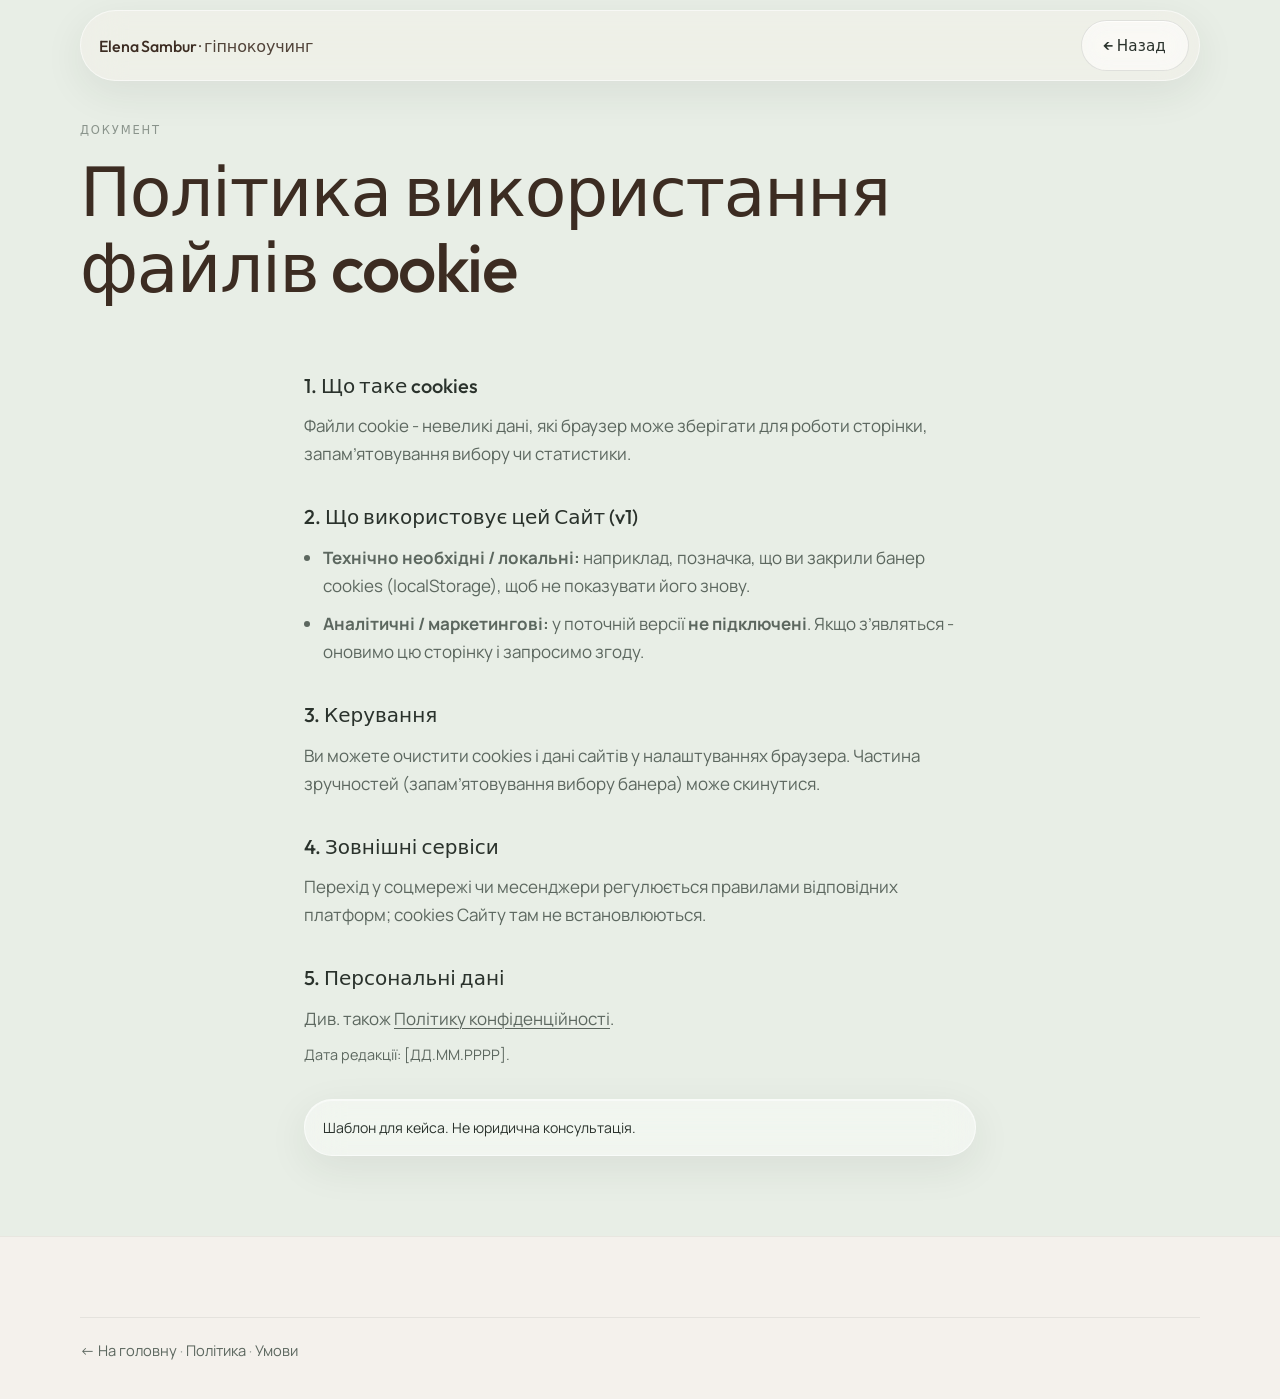
==== cookies.html @ 3b455945 "first" ====
<!DOCTYPE html>
<html lang="uk">
  <head>
    <meta charset="utf-8" />
    <meta name="viewport" content="width=device-width, initial-scale=1, viewport-fit=cover" />
    <title>Політика cookies | Елена Самбур</title>
    <link rel="preconnect" href="https://fonts.googleapis.com" />
    <link rel="preconnect" href="https://fonts.gstatic.com" crossorigin />
    <link href="https://fonts.googleapis.com/css2?family=Manrope:wght@400;500;600&family=Outfit:wght@400;500;600&display=swap" rel="stylesheet" />
    <link rel="stylesheet" href="css/styles.css" />
  </head>
  <body>
    <div class="nav-shell">
      <nav class="nav-island" aria-label="Навігація">
        <a class="logo" href="index.html">Elena Sambur <span>· гіпнокоучинг</span></a>
        <a class="btn btn--ghost" href="index.html">← Назад</a>
      </nav>
    </div>

    <header class="legal-hero wrap">
      <p class="eyebrow">Документ</p>
      <h1 class="display">Політика використання файлів cookie</h1>
    </header>

    <article class="legal-body wrap">
      <h2>1. Що таке cookies</h2>
      <p>
        Файли cookie - невеликі дані, які браузер може зберігати для роботи сторінки, запам’ятовування
        вибору чи статистики.
      </p>

      <h2>2. Що використовує цей Сайт (v1)</h2>
      <ul>
        <li>
          <strong>Технічно необхідні / локальні:</strong> наприклад, позначка, що ви закрили банер
          cookies (localStorage), щоб не показувати його знову.
        </li>
        <li>
          <strong>Аналітичні / маркетингові:</strong> у поточній версії <strong>не підключені</strong>.
          Якщо з’являться - оновимо цю сторінку і запросимо згоду.
        </li>
      </ul>

      <h2>3. Керування</h2>
      <p>
        Ви можете очистити cookies і дані сайтів у налаштуваннях браузера. Частина зручностей
        (запам’ятовування вибору банера) може скинутися.
      </p>

      <h2>4. Зовнішні сервіси</h2>
      <p>
        Перехід у соцмережі чи месенджери регулюється правилами відповідних платформ; cookies Сайту
        там не встановлюються.
      </p>

      <h2>5. Персональні дані</h2>
      <p>Див. також <a href="privacy.html">Політику конфіденційності</a>.</p>

      <p class="faint">Дата редакції: [ДД.ММ.РРРР].</p>

      <div class="legal-note glass">Шаблон для кейса. Не юридична консультація.</div>
    </article>

    <footer class="footer">
      <div class="wrap footer__legal">
        <p><a href="index.html">← На головну</a> · <a href="privacy.html">Політика</a> · <a href="terms.html">Умови</a></p>
      </div>
    </footer>
  </body>
</html>
---- css/styles.css ----
/* Mist Grove — Елена Самбур · гіпнокоучинг */
:root {
  --bg: #e8eee6;
  --bg-elevated: #f4f1ec;
  --bg-deep: #d5ded4;
  --ink: #2a322c;
  --ink-muted: #5c675f;
  --ink-faint: #8a948c;
  /* Darkest wood brown from yoga boards (logo + section titles) */
  --heading: #3c2c22;
  --heading-hover: #5a4538;
  --accent: #8fae9a;
  --accent-deep: #6b8f7a;
  --accent-warm: #c4a484;
  --glass: rgba(255, 255, 255, 0.42);
  --glass-strong: rgba(255, 255, 255, 0.62);
  --glass-border: rgba(255, 255, 255, 0.55);
  --glass-shadow: 0 12px 40px rgba(42, 50, 44, 0.08);
  /* Buttons — mid wood-board brown */
  --btn: #5c3223;
  --btn-rgb: 92, 50, 35;
  --cta-text: #f7f3ef;
  --radius-card: 28px;
  --radius-sm: 16px;
  --radius-pill: 999px;
  --font-display: "Outfit", system-ui, sans-serif;
  --font-body: "Manrope", system-ui, sans-serif;
  --ease: cubic-bezier(0.16, 1, 0.3, 1);
  --nav-h: 64px;
  --max: 1120px;
}

*,
*::before,
*::after {
  box-sizing: border-box;
  margin: 0;
  padding: 0;
}

html {
  scroll-behavior: smooth;
  -webkit-text-size-adjust: 100%;
  text-size-adjust: 100%;
}

@media (prefers-reduced-motion: reduce) {
  html {
    scroll-behavior: auto;
  }
  .reveal {
    opacity: 1 !important;
    transform: none !important;
    filter: none !important;
    transition: none !important;
  }
}

body {
  font-family: var(--font-body);
  font-size: 16px;
  line-height: 1.65;
  color: var(--ink);
  background: var(--bg);
  -webkit-font-smoothing: antialiased;
  text-rendering: optimizeLegibility;
  overflow-x: clip;
  min-width: 0;
}

@media (min-width: 768px) {
  body {
    font-size: 17px;
  }
}

img {
  max-width: 100%;
  display: block;
  height: auto;
}

/* Prevent flex/grid children from forcing horizontal overflow */
img,
svg,
video,
canvas,
iframe {
  max-width: 100%;
}

a {
  color: inherit;
  text-decoration-thickness: 1px;
  text-underline-offset: 0.18em;
}

a:hover {
  color: var(--accent-deep);
}

button,
input,
textarea {
  font: inherit;
}

/* —— Typography —— */
.display {
  font-family: var(--font-display);
  font-weight: 500;
  letter-spacing: -0.02em;
  line-height: 1.12;
}

/* Section titles (h1/h2) — dark wood brown like logo */
h1.display,
h2.display,
.section-head .display,
main h2.display {
  color: var(--heading);
}

h1.display {
  font-size: clamp(2.35rem, 5.5vw, 4.25rem);
}

h2.display {
  font-size: clamp(1.75rem, 3.2vw, 2.65rem);
  letter-spacing: -0.015em;
}

.lede {
  color: var(--ink-muted);
  max-width: 38rem;
  font-size: 1.05rem;
}

.eyebrow {
  font-family: var(--font-display);
  font-size: 0.72rem;
  font-weight: 500;
  letter-spacing: 0.16em;
  text-transform: uppercase;
  color: var(--ink-faint);
  margin-bottom: 0.85rem;
}

.muted {
  color: var(--ink-muted);
}

.faint {
  color: var(--ink-faint);
  font-size: 0.9rem;
}

/* —— Layout —— */
.wrap {
  width: min(100% - 1.5rem, var(--max));
  margin-inline: auto;
}

@media (min-width: 480px) {
  .wrap {
    width: min(100% - 2rem, var(--max));
  }
}

@media (min-width: 768px) {
  .wrap {
    width: min(100% - 2.5rem, var(--max));
  }
}

.section {
  padding: clamp(4rem, 10vw, 7.5rem) 0;
}

.section--tight {
  padding: clamp(3rem, 7vw, 5rem) 0;
}

.section--elevated {
  background: var(--bg-elevated);
}

.section--deep {
  background: var(--bg-deep);
}

.section-head {
  margin-bottom: clamp(2rem, 5vw, 3.25rem);
  max-width: 36rem;
}

.section-head .lede {
  margin-top: 0.85rem;
}

/* —— Glass —— */
.glass {
  background: var(--glass);
  backdrop-filter: blur(18px) saturate(140%);
  -webkit-backdrop-filter: blur(18px) saturate(140%);
  border: 1px solid var(--glass-border);
  border-radius: var(--radius-card);
  box-shadow:
    inset 0 1px 0 rgba(255, 255, 255, 0.5),
    var(--glass-shadow);
}

.glass--strong {
  background: var(--glass-strong);
}

@media (prefers-reduced-transparency: reduce) {
  .glass,
  .glass--strong,
  .nav-island {
    background: rgba(244, 241, 236, 0.96);
    backdrop-filter: none;
    -webkit-backdrop-filter: none;
  }
}

/* —— Buttons (glass, brand #5C3223 only on CTAs) —— */
.btn {
  display: inline-flex;
  align-items: center;
  justify-content: center;
  gap: 0.55rem;
  min-height: 3rem;
  padding: 0.75rem 1.35rem;
  border-radius: var(--radius-pill);
  border: 1px solid transparent;
  font-family: var(--font-display);
  font-weight: 500;
  font-size: 0.95rem;
  letter-spacing: 0.01em;
  cursor: pointer;
  transition:
    transform 0.35s var(--ease),
    background 0.35s var(--ease),
    color 0.35s var(--ease),
    border-color 0.35s var(--ease),
    box-shadow 0.35s var(--ease),
    opacity 0.35s var(--ease);
  text-decoration: none;
  white-space: nowrap;
  max-width: 100%;
  touch-action: manipulation;
  -webkit-tap-highlight-color: transparent;
}

.btn:active {
  transform: scale(0.98);
}

.btn:hover {
  text-decoration: none;
}

/* Primary — brown glass #5C3223 */
.btn--primary {
  color: var(--cta-text);
  background:
    linear-gradient(145deg, rgba(255, 255, 255, 0.22) 0%, rgba(255, 255, 255, 0.04) 48%, rgba(0, 0, 0, 0.08) 100%),
    rgba(var(--btn-rgb), 0.62);
  backdrop-filter: blur(18px) saturate(150%);
  -webkit-backdrop-filter: blur(18px) saturate(150%);
  border: 1px solid rgba(255, 255, 255, 0.38);
  box-shadow:
    inset 0 1px 0 rgba(255, 255, 255, 0.42),
    inset 0 -1px 0 rgba(0, 0, 0, 0.12),
    0 10px 28px rgba(var(--btn-rgb), 0.22);
}

.btn--primary:hover,
.btn--primary:focus-visible {
  color: var(--cta-text);
  background:
    linear-gradient(145deg, rgba(255, 255, 255, 0.28) 0%, rgba(255, 255, 255, 0.06) 48%, rgba(0, 0, 0, 0.1) 100%),
    rgba(var(--btn-rgb), 0.74);
  border-color: rgba(255, 255, 255, 0.48);
  box-shadow:
    inset 0 1px 0 rgba(255, 255, 255, 0.5),
    inset 0 -1px 0 rgba(0, 0, 0, 0.14),
    0 14px 34px rgba(var(--btn-rgb), 0.28);
}

.btn--primary:disabled,
.btn--primary.is-disabled {
  opacity: 0.45;
  cursor: not-allowed;
  pointer-events: none;
}

/* Secondary — light, no brown; hover reacts (Запитати, Дізнатися) */
.btn--ghost {
  color: var(--ink);
  background: rgba(255, 255, 255, 0.55);
  backdrop-filter: blur(14px) saturate(140%);
  -webkit-backdrop-filter: blur(14px) saturate(140%);
  border: 1px solid rgba(42, 50, 44, 0.12);
  box-shadow: inset 0 1px 0 rgba(255, 255, 255, 0.75);
}

.btn--ghost:hover,
.btn--ghost:focus-visible {
  color: var(--accent-deep);
  background: rgba(255, 255, 255, 0.82);
  border-color: rgba(107, 143, 122, 0.45);
  box-shadow:
    inset 0 1px 0 rgba(255, 255, 255, 0.9),
    0 8px 22px rgba(107, 143, 122, 0.12);
}

/* Hero primary — brown glass */
.btn--on-dark {
  color: var(--cta-text);
  background:
    linear-gradient(145deg, rgba(255, 255, 255, 0.24) 0%, rgba(255, 255, 255, 0.05) 50%, rgba(0, 0, 0, 0.1) 100%),
    rgba(var(--btn-rgb), 0.58);
  backdrop-filter: blur(18px) saturate(150%);
  -webkit-backdrop-filter: blur(18px) saturate(150%);
  border: 1px solid rgba(255, 255, 255, 0.4);
  box-shadow:
    inset 0 1px 0 rgba(255, 255, 255, 0.45),
    0 12px 32px rgba(0, 0, 0, 0.22);
}

.btn--on-dark:hover,
.btn--on-dark:focus-visible {
  color: var(--cta-text);
  background:
    linear-gradient(145deg, rgba(255, 255, 255, 0.3) 0%, rgba(255, 255, 255, 0.08) 50%, rgba(0, 0, 0, 0.12) 100%),
    rgba(var(--btn-rgb), 0.72);
  border-color: rgba(255, 255, 255, 0.5);
}

.btn--on-dark .btn__icon {
  background: rgba(255, 255, 255, 0.14);
  color: var(--cta-text);
}

/* Secondary on photo — light, hover reacts */
.btn--ghost-light {
  color: #f7f5f1;
  background: rgba(255, 255, 255, 0.14);
  backdrop-filter: blur(12px);
  -webkit-backdrop-filter: blur(12px);
  border: 1px solid rgba(255, 255, 255, 0.42);
  box-shadow: inset 0 1px 0 rgba(255, 255, 255, 0.25);
}

.btn--ghost-light:hover,
.btn--ghost-light:focus-visible {
  color: #fff;
  background: rgba(255, 255, 255, 0.28);
  border-color: rgba(255, 255, 255, 0.65);
  box-shadow:
    inset 0 1px 0 rgba(255, 255, 255, 0.4),
    0 8px 24px rgba(0, 0, 0, 0.12);
}

.btn__icon {
  width: 1.75rem;
  height: 1.75rem;
  border-radius: 50%;
  display: grid;
  place-items: center;
  background: rgba(255, 255, 255, 0.14);
  font-size: 0.85rem;
  line-height: 1;
}

.btn--primary .btn__icon {
  background: rgba(255, 255, 255, 0.16);
  color: var(--cta-text);
}

.btn--ghost .btn__icon {
  background: rgba(42, 50, 44, 0.06);
  color: var(--ink);
  transition: background 0.35s var(--ease), color 0.35s var(--ease);
}

.btn--ghost:hover .btn__icon,
.btn--ghost:focus-visible .btn__icon {
  background: rgba(107, 143, 122, 0.18);
  color: var(--accent-deep);
}

.btn--ghost-light .btn__icon {
  background: rgba(255, 255, 255, 0.14);
  color: #f7f5f1;
}

@media (prefers-reduced-transparency: reduce) {
  .btn--primary,
  .btn--on-dark {
    background: var(--btn);
    color: var(--cta-text);
    backdrop-filter: none;
    -webkit-backdrop-filter: none;
  }
  .btn--ghost {
    background: #fff;
    color: var(--ink);
    backdrop-filter: none;
    -webkit-backdrop-filter: none;
  }
}

/* —— Nav —— */
.nav-shell {
  position: fixed;
  top: 0;
  left: 0;
  right: 0;
  z-index: 40;
  padding: max(0.65rem, env(safe-area-inset-top)) max(0.75rem, env(safe-area-inset-right)) 0
    max(0.75rem, env(safe-area-inset-left));
  pointer-events: none;
}

.nav-island {
  pointer-events: auto;
  width: min(100%, var(--max));
  margin-inline: auto;
  min-height: 52px;
  display: flex;
  align-items: center;
  justify-content: space-between;
  gap: 0.5rem;
  padding: 0.45rem 0.5rem 0.45rem 0.95rem;
  background: rgba(244, 241, 236, 0.55);
  backdrop-filter: blur(20px) saturate(150%);
  -webkit-backdrop-filter: blur(20px) saturate(150%);
  border: 1px solid rgba(255, 255, 255, 0.55);
  border-radius: var(--radius-pill);
  box-shadow: var(--glass-shadow);
}

@media (min-width: 768px) {
  .nav-island {
    min-height: var(--nav-h);
    gap: 1rem;
    padding: 0.55rem 0.65rem 0.55rem 1.15rem;
  }
}

.logo {
  font-family: var(--font-display);
  font-weight: 500;
  font-size: 0.92rem;
  letter-spacing: -0.01em;
  text-decoration: none;
  color: var(--heading);
  min-width: 0;
  overflow: hidden;
  text-overflow: ellipsis;
  white-space: nowrap;
  max-width: min(58vw, 14rem);
  transition: color 0.35s var(--ease);
}

.logo:hover,
.logo:focus-visible {
  color: var(--heading-hover);
}

.logo:hover span,
.logo:focus-visible span {
  color: var(--heading-hover);
}

@media (min-width: 400px) {
  .logo {
    font-size: 1rem;
    max-width: none;
  }
}

.logo span {
  color: var(--heading);
  font-weight: 400;
  opacity: 0.88;
  transition: color 0.35s var(--ease), opacity 0.35s var(--ease);
}

@media (max-width: 379px) {
  .logo span {
    display: none;
  }
}

.nav-links {
  display: none;
  list-style: none;
  gap: 1.35rem;
  align-items: center;
}

.nav-links a {
  text-decoration: none;
  font-size: 0.9rem;
  color: var(--ink-muted);
}

.nav-links a:hover {
  color: var(--ink);
}

.nav-cta {
  display: none;
}

.nav-toggle {
  width: 2.6rem;
  height: 2.6rem;
  border: 0;
  border-radius: 50%;
  background: rgba(42, 50, 44, 0.06);
  display: flex;
  flex-direction: column;
  align-items: center;
  justify-content: center;
  cursor: pointer;
  gap: 5px;
  flex-shrink: 0;
}

.nav-toggle span {
  display: block;
  width: 16px;
  height: 1.5px;
  background: var(--ink);
  transition: transform 0.35s var(--ease), opacity 0.25s;
}

.nav-toggle[aria-expanded="true"] span:nth-child(1) {
  transform: translateY(6.5px) rotate(45deg);
}
.nav-toggle[aria-expanded="true"] span:nth-child(2) {
  opacity: 0;
}
.nav-toggle[aria-expanded="true"] span:nth-child(3) {
  transform: translateY(-6.5px) rotate(-45deg);
}

.nav-drawer {
  display: none;
  position: fixed;
  inset: 0;
  z-index: 39;
  background: rgba(232, 238, 230, 0.96);
  backdrop-filter: blur(24px);
  -webkit-backdrop-filter: blur(24px);
  padding: max(5.5rem, calc(env(safe-area-inset-top) + 4.5rem)) max(1.25rem, env(safe-area-inset-right))
    max(2rem, env(safe-area-inset-bottom)) max(1.25rem, env(safe-area-inset-left));
  overflow-y: auto;
  overscroll-behavior: contain;
}

.nav-drawer.is-open {
  display: block;
}

.nav-drawer ul {
  list-style: none;
  display: grid;
  gap: 0.35rem;
  max-width: 28rem;
}

.nav-drawer a {
  font-family: var(--font-display);
  font-size: clamp(1.35rem, 5vw, 1.65rem);
  text-decoration: none;
  color: var(--ink);
  display: block;
  padding: 0.75rem 0.15rem;
  min-height: 2.75rem;
}

/* Tablet landscape / small laptop: compact nav links */
@media (min-width: 900px) {
  .nav-links,
  .nav-cta {
    display: flex;
  }
  .nav-toggle {
    display: none;
  }
  .nav-drawer {
    display: none !important;
  }
}

/* Narrow tablets in portrait still use hamburger until 900 */
@media (min-width: 768px) and (max-width: 899px) {
  .nav-island {
    padding-inline: 1rem 0.65rem;
  }
}

/* —— Photo stack layers (all full-bleed photo sections) ——
   0: photo (. * __media)
   1: color filter (. * __scrim)
   2: plaques / text (. * __content / __panel)
*/
.layer-photo {
  position: absolute;
  inset: 0;
  z-index: 0;
  overflow: hidden;
  pointer-events: none;
}

.layer-scrim {
  position: absolute;
  inset: 0;
  z-index: 1;
  pointer-events: none;
}

.layer-content {
  position: relative;
  z-index: 2;
}

/* —— Hero —— clean photo + type */
.hero {
  position: relative;
  isolation: isolate;
  min-height: 100dvh;
  min-height: 100svh;
  display: grid;
  align-items: center;
  color: #f7f5f1;
  overflow: hidden;
}

.hero__media {
  position: absolute;
  inset: 0;
  z-index: 0;
  overflow: hidden;
  pointer-events: none;
}

.hero__media picture,
.session__media picture,
.final__media picture,
.split__media picture,
.about-photo picture {
  display: block;
  width: 100%;
  height: 100%;
}

.hero__media picture,
.session__media picture,
.final__media picture {
  position: absolute;
  inset: 0;
}

.hero__media img,
.session__media img,
.final__media img {
  width: 100%;
  height: 100%;
  object-fit: cover;
  object-position: center;
}

/*
  Hero crop: desktop is wide+short → object-position:bottom hid the peaks.
  Use a mid-bottom anchor so BOTH sunlit mountains (goal) and stone (foundation) stay in frame.
*/
.hero__media img {
  object-position: center 42%;
}

@media (max-width: 767px) {
  /* Tall viewport: can show more bottom stone */
  .hero__media img {
    object-position: center 55%;
  }
}

@media (min-width: 1200px) {
  /* Wide desktop: prioritize peaks a bit more */
  .hero__media img {
    object-position: center 38%;
  }
}

.split__media img,
.about-photo img {
  width: 100%;
  height: 100%;
  object-fit: cover;
  object-position: center;
}

/* Stronger soft veil — photo quieter, text still readable */
.hero__scrim {
  position: absolute;
  inset: 0;
  z-index: 1;
  pointer-events: none;
  background:
    radial-gradient(
      ellipse 85% 75% at 50% 48%,
      rgba(20, 28, 22, 0.28) 0%,
      rgba(18, 24, 20, 0.48) 52%,
      rgba(12, 16, 14, 0.62) 100%
    ),
    linear-gradient(
      180deg,
      rgba(12, 16, 14, 0.45) 0%,
      rgba(12, 16, 14, 0.28) 40%,
      rgba(12, 16, 14, 0.55) 100%
    );
}

.hero__content {
  position: relative;
  z-index: 2;
  width: min(100% - 1.5rem, 40rem);
  margin: 0 auto;
  padding: calc(var(--nav-h) + 2rem) 0 max(2.5rem, env(safe-area-inset-bottom));
  text-align: center;
  display: flex;
  flex-direction: column;
  align-items: center;
}

@media (min-width: 768px) {
  .hero__content {
    width: min(100% - 2.5rem, 42rem);
    padding: calc(var(--nav-h) + 2rem) 0 4rem;
  }
}

.hero .eyebrow {
  color: rgba(247, 245, 241, 0.82);
  letter-spacing: 0.14em;
  font-size: 0.7rem;
  max-width: 100%;
  padding-inline: 0.25rem;
  text-shadow: 0 1px 12px rgba(0, 0, 0, 0.35);
}

@media (min-width: 480px) {
  .hero .eyebrow {
    letter-spacing: 0.18em;
    font-size: 0.75rem;
  }
}

/* Hero title stays light for contrast on photo; other sections use --heading */
.hero h1.display {
  color: #faf9f6;
  max-width: min(100%, 12ch);
  text-wrap: balance;
  font-size: clamp(2.4rem, 9vw, 4.75rem);
  line-height: 1.08;
  letter-spacing: -0.03em;
  text-shadow:
    0 2px 24px rgba(0, 0, 0, 0.35),
    0 1px 2px rgba(0, 0, 0, 0.25);
}

.hero .lede {
  color: rgba(250, 249, 246, 0.92);
  margin: 1rem auto 0;
  max-width: 26rem;
  font-size: clamp(1rem, 2.8vw, 1.15rem);
  padding-inline: 0.15rem;
  text-shadow: 0 1px 14px rgba(0, 0, 0, 0.3);
  line-height: 1.5;
}

.hero__actions {
  display: flex;
  flex-wrap: wrap;
  gap: 0.75rem;
  margin-top: 1.75rem;
  justify-content: center;
  width: 100%;
}

.hero__actions .btn {
  min-width: min(100%, 12rem);
}

.hero__actions .btn--on-dark {
  box-shadow: 0 10px 30px rgba(0, 0, 0, 0.22);
}

.hero__actions .btn--ghost-light {
  backdrop-filter: blur(10px);
  -webkit-backdrop-filter: blur(10px);
  background: rgba(255, 255, 255, 0.12);
  border-color: rgba(255, 255, 255, 0.5);
}

@media (max-width: 479px) {
  .hero__actions {
    flex-direction: column;
    align-items: stretch;
  }

  .hero__actions .btn {
    width: 100%;
    min-width: 0;
    white-space: normal;
  }
}

.consent {
  display: flex;
  gap: 0.65rem;
  align-items: flex-start;
  font-size: 0.82rem;
  line-height: 1.45;
  color: var(--ink-muted);
}

.consent input {
  margin-top: 0.2rem;
  accent-color: var(--accent-deep);
  width: 1rem;
  height: 1rem;
  flex-shrink: 0;
}

.consent a {
  color: var(--ink);
}

.micro-disclaimer {
  margin-top: 0.75rem;
  font-size: 0.78rem;
  color: var(--ink-faint);
  line-height: 1.4;
}

/* —— Booking form (final CTA) —— */
.booking-form {
  display: grid;
  gap: 0.85rem;
  margin-top: 0.25rem;
}

.field {
  display: grid;
  gap: 0.35rem;
  font-size: 0.82rem;
  color: var(--ink-muted);
}

.field span {
  font-family: var(--font-display);
  font-weight: 500;
  color: var(--ink);
  font-size: 0.88rem;
}

.field input,
.field textarea {
  width: 100%;
  border: 1px solid rgba(42, 50, 44, 0.12);
  border-radius: var(--radius-sm);
  background: rgba(255, 255, 255, 0.72);
  padding: 0.75rem 0.9rem;
  color: var(--ink);
  outline: none;
  transition: border-color 0.25s var(--ease), box-shadow 0.25s var(--ease);
  min-height: 2.85rem;
}

.field textarea {
  resize: vertical;
  min-height: 5rem;
  line-height: 1.45;
}

.field input::placeholder,
.field textarea::placeholder {
  color: var(--ink-faint);
}

.field input:focus,
.field textarea:focus {
  border-color: rgba(107, 143, 122, 0.55);
  box-shadow: 0 0 0 3px rgba(143, 174, 154, 0.25);
}

.booking-form .btn {
  margin-top: 0.25rem;
  width: 100%;
}

.form-status {
  font-size: 0.9rem;
  color: var(--accent-deep);
  margin: 0;
}

.form-status.is-error {
  color: #8b4a3a;
}

/* —— Cards grid —— */
.pain-grid {
  display: grid;
  gap: 1rem;
  grid-template-columns: 1fr;
}

@media (min-width: 700px) {
  .pain-grid {
    grid-template-columns: repeat(6, 1fr);
  }
  .pain-grid .card:nth-child(1),
  .pain-grid .card:nth-child(2) {
    grid-column: span 3;
  }
  .pain-grid .card:nth-child(3),
  .pain-grid .card:nth-child(4),
  .pain-grid .card:nth-child(5),
  .pain-grid .card:nth-child(6) {
    grid-column: span 3;
  }
}

@media (min-width: 960px) {
  .pain-grid .card:nth-child(1) {
    grid-column: span 4;
  }
  .pain-grid .card:nth-child(2) {
    grid-column: span 2;
  }
  .pain-grid .card:nth-child(3),
  .pain-grid .card:nth-child(4) {
    grid-column: span 3;
  }
  .pain-grid .card:nth-child(5) {
    grid-column: span 2;
  }
  .pain-grid .card:nth-child(6) {
    grid-column: span 4;
  }
}

.card {
  padding: 1.35rem 1.4rem 1.5rem;
}

.card h3 {
  font-family: var(--font-display);
  font-weight: 500;
  font-size: 1.15rem;
  margin-bottom: 0.45rem;
  letter-spacing: -0.01em;
}

.card p {
  color: var(--ink-muted);
  font-size: 0.95rem;
}

.bridge {
  margin-top: 1.5rem;
  max-width: 36rem;
  color: var(--ink-muted);
}

/* —— Split —— */
.split {
  display: grid;
  gap: 1.5rem;
  align-items: center;
}

/* Split 2-col only from desktop; tablets stay stacked (see responsive block) */
@media (min-width: 1024px) {
  .split {
    grid-template-columns: 1.1fr 0.9fr;
    gap: 3rem;
  }
  .split--flip {
    grid-template-columns: 0.9fr 1.1fr;
  }
  .split--flip .split__media {
    order: 2;
  }
}

.split__media {
  border-radius: calc(var(--radius-card) + 4px);
  overflow: hidden;
  min-height: 280px;
  aspect-ratio: 4 / 5;
  max-height: 560px;
}

.split__media img {
  width: 100%;
  height: 100%;
  object-fit: cover;
}

.pillars {
  display: grid;
  gap: 0.75rem;
  margin-top: 1.35rem;
}

.pillar {
  padding: 1rem 1.1rem;
}

.pillar strong {
  display: block;
  font-family: var(--font-display);
  font-weight: 500;
  margin-bottom: 0.2rem;
}

.pillar span {
  color: var(--ink-muted);
  font-size: 0.92rem;
}

.not-list {
  margin-top: 1.25rem;
  padding-left: 1.1rem;
  color: var(--ink-muted);
  font-size: 0.95rem;
}

.not-list li + li {
  margin-top: 0.35rem;
}

.anchor-phrase {
  margin-top: 1.35rem;
  font-family: var(--font-display);
  font-size: 1.15rem;
  font-weight: 500;
  max-width: 28rem;
}

/* —— Results —— */
.results {
  position: relative;
  overflow: hidden;
  text-align: center;
}

.results .stat {
  font-family: var(--font-display);
  font-size: clamp(4.5rem, 14vw, 8rem);
  font-weight: 500;
  letter-spacing: -0.04em;
  line-height: 0.95;
  color: var(--heading);
}

.results .stat-label {
  margin-top: 0.5rem;
  color: var(--ink-muted);
  max-width: 22rem;
  margin-inline: auto;
}

.results-list {
  list-style: none;
  display: grid;
  gap: 0.65rem;
  margin: 2.25rem auto 0;
  max-width: 36rem;
  text-align: left;
}

.results-list li {
  padding: 0.95rem 1.15rem;
  color: var(--ink-muted);
}

/* —— Two cols —— */
.two-col {
  display: grid;
  gap: 1rem;
}

@media (min-width: 800px) {
  .two-col {
    grid-template-columns: 1fr 1fr;
  }
}

.list-card {
  padding: 1.5rem 1.4rem 1.6rem;
}

.list-card h3 {
  font-family: var(--font-display);
  font-weight: 500;
  font-size: 1.2rem;
  margin-bottom: 1rem;
}

.list-card ul {
  list-style: none;
  display: grid;
  gap: 0.7rem;
}

.list-card li {
  position: relative;
  padding-left: 1.15rem;
  color: var(--ink-muted);
  font-size: 0.95rem;
}

.list-card li::before {
  content: "";
  position: absolute;
  left: 0;
  top: 0.55em;
  width: 6px;
  height: 6px;
  border-radius: 50%;
  background: var(--accent);
}

.list-card--soft li::before {
  background: var(--accent-warm);
}

/* —— Steps —— */
.steps {
  display: grid;
  gap: 0.75rem;
}

/* Tablet: 2 columns; desktop: 5 */
@media (min-width: 600px) and (max-width: 1023px) {
  .steps {
    grid-template-columns: repeat(2, 1fr);
  }
  .steps .step:last-child {
    grid-column: 1 / -1;
  }
}

@media (min-width: 1024px) {
  .steps {
    grid-template-columns: repeat(5, 1fr);
  }
  .steps .step:last-child {
    grid-column: auto;
  }
}

.step {
  padding: 1.2rem 1.1rem 1.3rem;
  min-height: 100%;
}

.step__n {
  font-family: var(--font-display);
  font-size: 0.8rem;
  color: var(--accent-deep);
  letter-spacing: 0.08em;
  margin-bottom: 0.55rem;
}

.step h3 {
  font-family: var(--font-display);
  font-weight: 500;
  font-size: 1.05rem;
  margin-bottom: 0.4rem;
}

.step p {
  font-size: 0.9rem;
  color: var(--ink-muted);
}

/* —— Session band —— photo → scrim → glass panel */
.session {
  position: relative;
  isolation: isolate;
  min-height: 70dvh;
  display: grid;
  align-items: center;
  color: #f7f5f1;
  overflow: hidden;
}

.session__media {
  position: absolute;
  inset: 0;
  z-index: 0;
  overflow: hidden;
  pointer-events: none;
}

.session__media img {
  width: 100%;
  height: 100%;
  object-fit: cover;
}

.session__scrim {
  position: absolute;
  inset: 0;
  z-index: 1;
  pointer-events: none;
  background: linear-gradient(90deg, rgba(20, 28, 22, 0.62), rgba(20, 28, 22, 0.35));
}

.session__panel {
  position: relative;
  z-index: 2;
  width: min(100% - 2rem, 36rem);
  margin: 4rem auto;
  padding: 1.75rem 1.5rem;
}

.session__panel h2,
.session__panel h2.display {
  color: #f7f5f1;
  margin-bottom: 1rem;
}

.session__story {
  display: grid;
  gap: 0.55rem;
  color: rgba(247, 245, 241, 0.88);
  font-size: 1.05rem;
}

.session__meta {
  margin-top: 1.25rem;
  padding-top: 1rem;
  border-top: 1px solid rgba(255, 255, 255, 0.2);
  font-size: 0.9rem;
  color: rgba(247, 245, 241, 0.7);
  display: grid;
  gap: 0.3rem;
}

/* —— About —— */
.about-grid {
  display: grid;
  gap: 1.5rem;
  align-items: center;
}

@media (min-width: 860px) {
  .about-grid {
    grid-template-columns: 0.85fr 1.15fr;
    gap: 2.5rem;
  }
}

.about-photo {
  border-radius: var(--radius-card);
  overflow: hidden;
  aspect-ratio: 4 / 5;
  max-height: 520px;
}

.about-photo img {
  width: 100%;
  height: 100%;
  object-fit: cover;
}

.about-facts {
  display: flex;
  flex-wrap: wrap;
  gap: 0.5rem;
  margin: 1.15rem 0 1.5rem;
}

.chip {
  font-size: 0.82rem;
  padding: 0.4rem 0.75rem;
  border-radius: var(--radius-pill);
  background: rgba(143, 174, 154, 0.22);
  color: var(--ink);
  border: 1px solid rgba(143, 174, 154, 0.35);
}

/* —— Offers —— */
.offers {
  display: grid;
  gap: 1rem;
}

/* Tablet: 2 col; desktop: 3 */
@media (min-width: 700px) and (max-width: 1023px) {
  .offers {
    grid-template-columns: repeat(2, 1fr);
  }
  .offer--featured {
    grid-column: 1 / -1;
    max-width: 28rem;
    justify-self: center;
    width: 100%;
  }
}

@media (min-width: 1024px) {
  .offers {
    grid-template-columns: repeat(3, 1fr);
    align-items: stretch;
  }
  .offer--featured {
    transform: translateY(-8px);
    grid-column: auto;
    max-width: none;
  }
}

.offer {
  padding: 1.5rem 1.35rem 1.55rem;
  display: flex;
  flex-direction: column;
  min-height: 100%;
}

.offer h3 {
  font-family: var(--font-display);
  font-weight: 500;
  font-size: 1.25rem;
  margin-bottom: 0.5rem;
}

.offer p {
  color: var(--ink-muted);
  font-size: 0.95rem;
  flex: 1;
}

.offer__price {
  margin: 1rem 0;
  font-family: var(--font-display);
  font-size: 0.95rem;
  color: var(--accent-deep);
}

.offer--featured {
  background: rgba(255, 255, 255, 0.72);
  border-color: rgba(143, 174, 154, 0.45);
}

/* —— Testimonials —— */
.quotes {
  display: grid;
  gap: 1rem;
}

@media (min-width: 860px) {
  .quotes {
    grid-template-columns: 1.3fr 1fr;
    grid-template-rows: auto auto;
  }
  .quote--large {
    grid-row: span 2;
  }
}

.quote {
  padding: 1.5rem 1.4rem;
}

.quote p {
  font-family: var(--font-display);
  font-size: 1.15rem;
  line-height: 1.45;
  font-weight: 400;
}

.quote--large p {
  font-size: clamp(1.2rem, 2.2vw, 1.45rem);
}

.quote footer {
  margin-top: 1.1rem;
  font-size: 0.88rem;
  color: var(--ink-faint);
}

/* —— FAQ —— */
.faq {
  display: grid;
  gap: 0.65rem;
  max-width: 44rem;
}

.faq details {
  border-radius: var(--radius-sm);
  background: rgba(255, 255, 255, 0.5);
  border: 1px solid rgba(255, 255, 255, 0.65);
  padding: 0.15rem 1rem;
  transition:
    background 0.35s var(--ease),
    border-color 0.35s var(--ease),
    box-shadow 0.35s var(--ease);
}

.faq summary {
  cursor: pointer;
  list-style: none;
  font-family: var(--font-display);
  font-weight: 500;
  padding: 1rem 0;
  color: var(--heading);
  transition: color 0.35s var(--ease);
}

.faq summary::-webkit-details-marker {
  display: none;
}

/* Closed: neutral. Open (натискання): sage green accent */
.faq details[open] {
  background: rgba(143, 174, 154, 0.22);
  border-color: rgba(107, 143, 122, 0.45);
  box-shadow: inset 0 1px 0 rgba(255, 255, 255, 0.45);
}

.faq details[open] summary {
  color: var(--accent-deep);
}

.faq details p {
  padding: 0 0 1.1rem;
  color: var(--ink-muted);
  font-size: 0.95rem;
}

/* —— Final CTA —— photo → scrim → form panel */
.final {
  position: relative;
  isolation: isolate;
  overflow: hidden;
  color: #f7f5f1;
  min-height: 60dvh;
  display: grid;
  align-items: center;
}

.final__media {
  position: absolute;
  inset: 0;
  z-index: 0;
  overflow: hidden;
  pointer-events: none;
}

.final__media img {
  width: 100%;
  height: 100%;
  object-fit: cover;
}

.final__scrim {
  position: absolute;
  inset: 0;
  z-index: 1;
  pointer-events: none;
  background: rgba(20, 28, 22, 0.5);
}

.final__panel {
  position: relative;
  z-index: 2;
  width: min(100% - 2rem, 32rem);
  margin: 4rem auto;
  padding: 1.75rem 1.5rem 1.6rem;
  color: var(--ink);
}

.final__panel h2,
.final__panel h2.display {
  color: var(--heading);
  margin-bottom: 0.65rem;
}

.final__panel .lede {
  color: var(--ink-muted);
  margin-bottom: 1.15rem;
}

/* —— Footer —— */
.footer {
  padding: 3rem 0 2.25rem;
  background: var(--bg-elevated);
  border-top: 1px solid rgba(42, 50, 44, 0.06);
}

.footer__grid {
  display: grid;
  gap: 1.5rem;
}

@media (min-width: 800px) {
  .footer__grid {
    grid-template-columns: 1.2fr 1fr 1fr;
  }
}

.footer h3 {
  font-family: var(--font-display);
  font-weight: 500;
  font-size: 1rem;
  margin-bottom: 0.65rem;
}

.footer ul {
  list-style: none;
  display: grid;
  gap: 0.4rem;
}

.footer a {
  text-decoration: none;
  color: var(--ink-muted);
  font-size: 0.92rem;
}

.footer a:hover {
  color: var(--ink);
}

.footer__legal {
  margin-top: 2rem;
  padding-top: 1.25rem;
  border-top: 1px solid rgba(42, 50, 44, 0.08);
  font-size: 0.82rem;
  color: var(--ink-faint);
  display: grid;
  gap: 0.5rem;
}

/* —— Legal pages —— */
.legal-hero {
  padding: calc(var(--nav-h) + 3.5rem) 0 2rem;
}

.legal-hero h1 {
  max-width: 18ch;
}

.legal-body {
  padding-bottom: 5rem;
  max-width: 42rem;
}

.legal-body h2 {
  font-family: var(--font-display);
  font-weight: 500;
  font-size: 1.25rem;
  margin: 2rem 0 0.65rem;
}

.legal-body p,
.legal-body li {
  color: var(--ink-muted);
  margin-bottom: 0.65rem;
}

.legal-body ul {
  padding-left: 1.2rem;
  margin-bottom: 0.75rem;
}

.legal-body table {
  width: 100%;
  border-collapse: collapse;
  font-size: 0.9rem;
  margin: 1rem 0;
  display: block;
  overflow-x: auto;
  -webkit-overflow-scrolling: touch;
}

.legal-body th,
.legal-body td {
  border: 1px solid rgba(42, 50, 44, 0.1);
  padding: 0.55rem 0.65rem;
  text-align: left;
  vertical-align: top;
}

.legal-body th {
  background: rgba(255, 255, 255, 0.5);
  color: var(--ink);
  font-weight: 500;
}

.legal-note {
  margin-top: 2rem;
  padding: 1rem 1.15rem;
  font-size: 0.88rem;
}

/* —— Reveal —— */
.reveal {
  opacity: 0;
  transform: translateY(22px);
  transition:
    opacity 0.8s var(--ease),
    transform 0.8s var(--ease);
}

.reveal.is-in {
  opacity: 1;
  transform: none;
}

/* —— Cookie banner (optional simple) —— */
.cookie-banner {
  position: fixed;
  left: max(0.75rem, env(safe-area-inset-left));
  right: max(0.75rem, env(safe-area-inset-right));
  bottom: max(0.75rem, env(safe-area-inset-bottom));
  z-index: 50;
  max-width: 28rem;
  margin-inline: auto;
  padding: 1rem 1.1rem;
  display: none;
}

.cookie-banner.is-visible {
  display: block;
}

.cookie-banner p {
  font-size: 0.88rem;
  color: var(--ink-muted);
  margin-bottom: 0.75rem;
}

.cookie-banner__actions {
  display: flex;
  flex-wrap: wrap;
  gap: 0.5rem;
}

.cookie-banner__actions .btn {
  min-height: 2.75rem;
}

/* =========================================================
   RESPONSIVE SYSTEM — phone · tablet · desktop
   Breakpoints: 380 / 480 / 600 / 700 / 768 / 900 / 1024
   ========================================================= */

/* —— Phone (default mobile-first already above) —— */
@media (max-width: 599px) {
  .section {
    padding: clamp(3rem, 12vw, 4.25rem) 0;
  }

  h1.display {
    font-size: clamp(1.85rem, 7.5vw, 2.6rem);
  }

  h2.display {
    font-size: clamp(1.45rem, 5.5vw, 1.9rem);
  }

  .section-head {
    margin-bottom: 1.5rem;
  }

  .card,
  .list-card,
  .offer,
  .quote,
  .pillar,
  .step {
    padding: 1.15rem 1.1rem 1.25rem;
  }

  .results .stat {
    font-size: clamp(3.5rem, 18vw, 5.5rem);
  }

  .split__media {
    min-height: 220px;
    aspect-ratio: 5 / 4;
    max-height: 360px;
  }

  .about-photo {
    max-height: 420px;
    aspect-ratio: 4 / 5;
  }

  .session {
    min-height: auto;
  }

  .session__panel {
    margin: 5.5rem auto 2rem;
    width: min(100% - 1.25rem, 36rem);
    padding: 1.35rem 1.15rem;
  }

  .final {
    min-height: auto;
  }

  .final__panel {
    margin: 5.5rem auto 2rem;
    width: min(100% - 1.25rem, 32rem);
    padding: 1.35rem 1.15rem 1.35rem;
  }

  .final__panel .btn {
    width: 100%;
    white-space: normal;
  }

  .hero h1 {
    max-width: 11ch;
  }

  .footer {
    padding: 2.25rem 0 max(1.75rem, env(safe-area-inset-bottom));
  }

  .legal-hero {
    padding: calc(var(--nav-h) + 2.5rem) 0 1.5rem;
  }

  .legal-hero h1 {
    max-width: none;
    font-size: clamp(1.65rem, 7vw, 2.25rem);
  }

  .legal-body {
    padding-bottom: 3.5rem;
  }

  /* Touch-friendly FAQ */
  .faq summary {
    min-height: 3rem;
    padding: 0.95rem 0;
  }
}

/* —— Large phone / small tablet —— */
@media (min-width: 600px) and (max-width: 899px) {
  .hero h1 {
    max-width: 16ch;
  }

  .split {
    gap: 2rem;
  }

  .split__media {
    aspect-ratio: 16 / 11;
    max-height: 420px;
  }

  .about-grid {
    gap: 2rem;
  }

  .quotes {
    grid-template-columns: 1fr 1fr;
  }

  .quote--large {
    grid-column: 1 / -1;
  }
}

/* —— Tablet portrait/landscape content width —— */
@media (min-width: 768px) and (max-width: 1023px) {
  .section {
    padding: clamp(3.5rem, 7vw, 5.5rem) 0;
  }

  /* Method: image on top feels better than cramped 2-col on mid tablets */
  .split {
    grid-template-columns: 1fr;
  }

  .split--flip .split__media {
    order: 0;
  }

  .split__media {
    max-height: 380px;
    aspect-ratio: 16 / 10;
    width: 100%;
  }

  .about-grid {
    grid-template-columns: 0.9fr 1.1fr;
    gap: 1.75rem;
    align-items: start;
  }

  .about-photo {
    max-height: 440px;
  }

  .two-col {
    grid-template-columns: 1fr 1fr;
  }

  .footer__grid {
    grid-template-columns: 1.2fr 1fr 1fr;
  }
}

/* —— Prefer stacked method on short tablet height —— */
@media (min-width: 900px) and (max-width: 1023px) and (max-height: 800px) {
  .hero {
    min-height: auto;
    padding-bottom: 0;
  }

  .hero__content {
    padding-top: calc(var(--nav-h) + 1.75rem);
    padding-bottom: 2rem;
  }
}

/* —— Desktop refinements —— */
@media (min-width: 1024px) {
  .split {
    grid-template-columns: 1.1fr 0.9fr;
    gap: 3rem;
  }

  .split--flip {
    grid-template-columns: 0.9fr 1.1fr;
  }

  .about-grid {
    grid-template-columns: 0.85fr 1.15fr;
    gap: 2.5rem;
  }

  .hero h1 {
    max-width: 16ch;
  }
}

/* Reduce heavy blur on low-power / coarse pointer when possible */
@media (max-width: 767px) {
  .glass,
  .glass--strong,
  .nav-island {
    backdrop-filter: blur(12px) saturate(130%);
    -webkit-backdrop-filter: blur(12px) saturate(130%);
  }
}

/* Landscape phones: don't force full viewport hero waste */
@media (max-height: 480px) and (orientation: landscape) {
  .hero {
    min-height: auto;
  }

  .hero__content {
    padding-top: calc(var(--nav-h) + 1rem);
    padding-bottom: 1.25rem;
  }

  .hero .lede {
    display: none;
  }

  .hero__panel {
    margin-top: 0.85rem;
  }
}
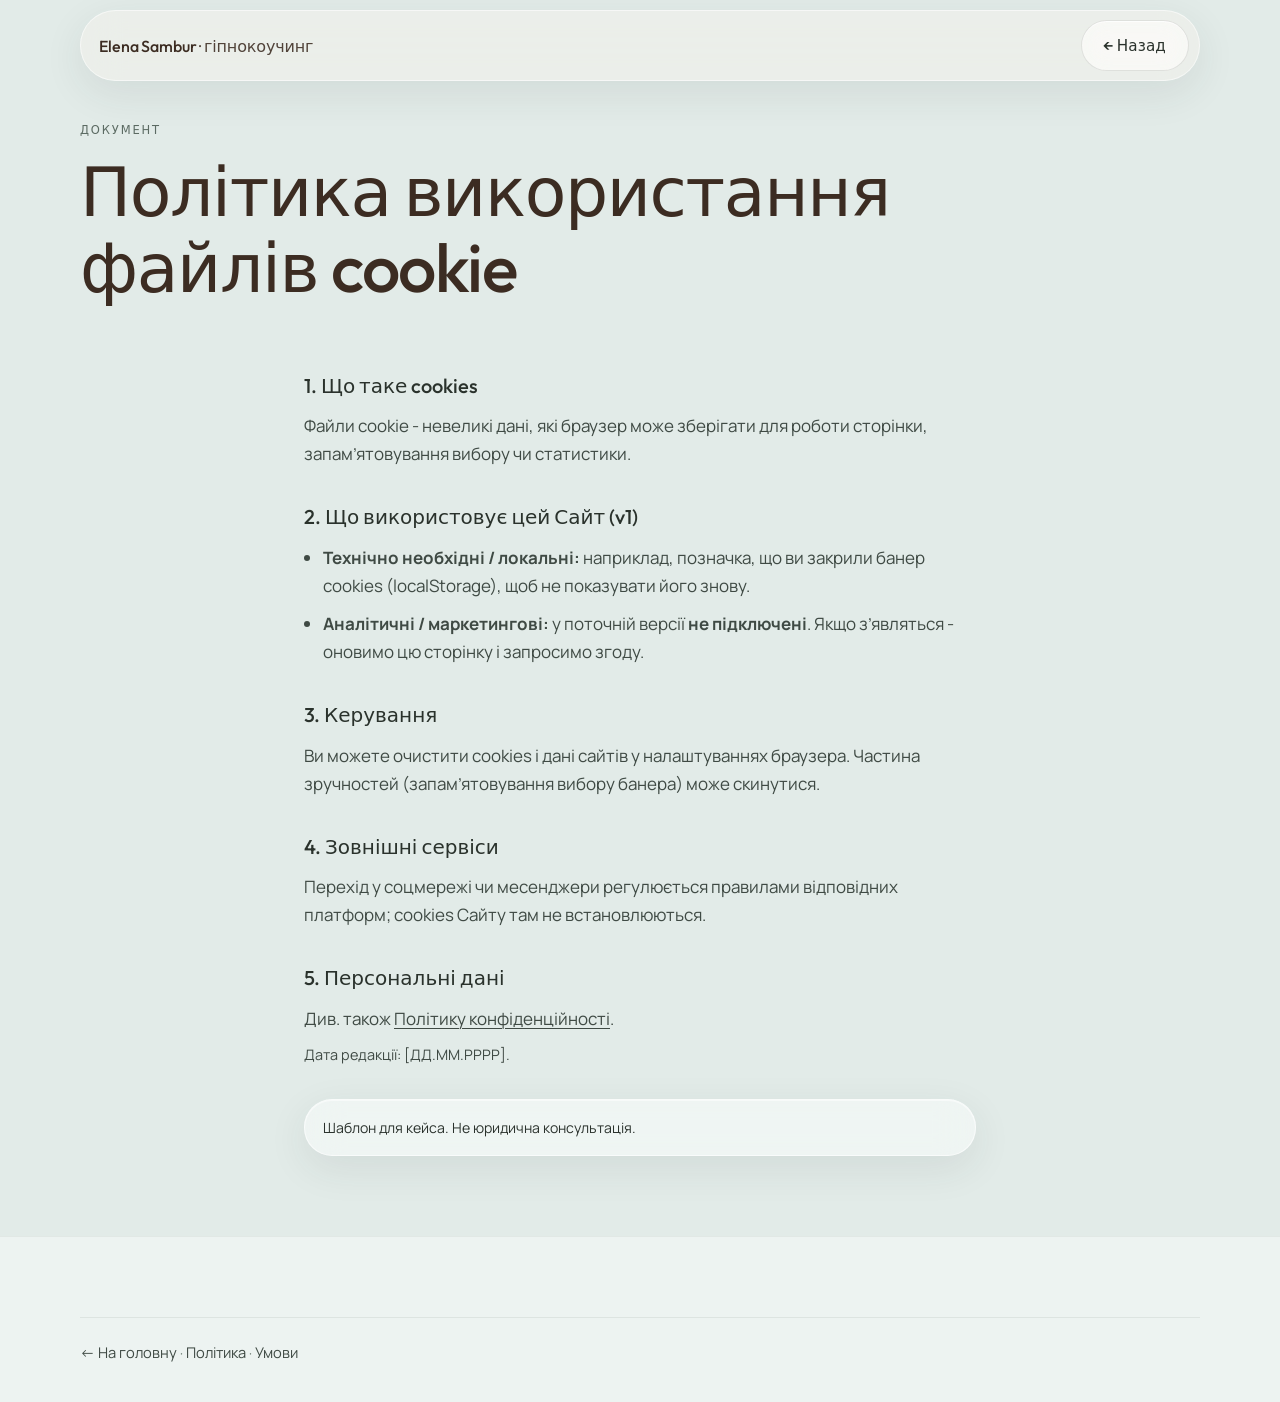
==== commit ae431368: "Add files via upload" ====
--- a/cookies.html
+++ b/cookies.html
@@ -2,11 +2,15 @@
 <html lang="uk">
   <head>
     <meta charset="utf-8" />
-    <meta name="viewport" content="width=device-width, initial-scale=1, viewport-fit=cover" />
+    <meta name="viewport" content="width=device-width, initial-scale=1, viewport-fit=cover" />
+    <link rel="canonical" href="https://esambur.com/cookies.html" />
     <title>Політика cookies | Елена Самбур</title>
     <link rel="preconnect" href="https://fonts.googleapis.com" />
     <link rel="preconnect" href="https://fonts.gstatic.com" crossorigin />
     <link href="https://fonts.googleapis.com/css2?family=Manrope:wght@400;500;600&family=Outfit:wght@400;500;600&display=swap" rel="stylesheet" />
+    <link rel="icon" href="./assets/icons/favicon.ico" sizes="any" />
+    <link rel="icon" type="image/png" href="./assets/icons/favicon-32.png" sizes="32x32" />
+    <link rel="apple-touch-icon" href="./assets/icons/apple-touch-icon.png" sizes="180x180" />
     <link rel="stylesheet" href="css/styles.css" />
   </head>
   <body>
--- a/css/styles.css
+++ b/css/styles.css
@@ -1,25 +1,28 @@
 /* Mist Grove — Елена Самбур · гіпнокоучинг */
 :root {
-  --bg: #e8eee6;
-  --bg-elevated: #f4f1ec;
-  --bg-deep: #d5ded4;
+  /* Cooler sage-blue base (client palette) — less dirty warm grey */
+  --bg: #e2ebe8;
+  --bg-elevated: #edf3f1;
+  --bg-deep: #cfdcd6;
   --ink: #2a322c;
-  --ink-muted: #5c675f;
-  --ink-faint: #8a948c;
+  --ink-muted: #3f4a44;
+  --ink-faint: #5c6b63;
   /* Darkest wood brown from yoga boards (logo + section titles) */
   --heading: #3c2c22;
   --heading-hover: #5a4538;
-  --accent: #8fae9a;
-  --accent-deep: #6b8f7a;
+  --accent: #7fad7a;
+  --accent-deep: #4f7f5c;
   --accent-warm: #c4a484;
-  --glass: rgba(255, 255, 255, 0.42);
-  --glass-strong: rgba(255, 255, 255, 0.62);
-  --glass-border: rgba(255, 255, 255, 0.55);
-  --glass-shadow: 0 12px 40px rgba(42, 50, 44, 0.08);
-  /* Buttons — mid wood-board brown */
-  --btn: #5c3223;
-  --btn-rgb: 92, 50, 35;
-  --cta-text: #f7f3ef;
+  --glass: rgba(255, 255, 255, 0.48);
+  --glass-strong: rgba(255, 255, 255, 0.68);
+  --glass-border: rgba(255, 255, 255, 0.6);
+  --glass-shadow: 0 12px 40px rgba(42, 55, 50, 0.09);
+  /* Buttons — client lime (variant B → main) */
+  --btn: #8fbc3a;
+  --btn-rgb: 143, 188, 58;
+  --btn-hover: #a3cf4a;
+  --btn-deep: #6f9429;
+  --cta-text: #1a2214;
   --radius-card: 28px;
   --radius-sm: 16px;
   --radius-pill: 999px;
@@ -174,11 +177,11 @@
 }
 
 .section {
-  padding: clamp(4rem, 10vw, 7.5rem) 0;
+  padding: clamp(2.75rem, 6.5vw, 4.75rem) 0;
 }
 
 .section--tight {
-  padding: clamp(3rem, 7vw, 5rem) 0;
+  padding: clamp(2.25rem, 5vw, 3.5rem) 0;
 }
 
 .section--elevated {
@@ -261,32 +264,31 @@
   text-decoration: none;
 }
 
-/* Primary — brown glass #5C3223 */
+/* Primary — lime glass (client palette / variant B) */
 .btn--primary {
   color: var(--cta-text);
+  font-weight: 600;
   background:
-    linear-gradient(145deg, rgba(255, 255, 255, 0.22) 0%, rgba(255, 255, 255, 0.04) 48%, rgba(0, 0, 0, 0.08) 100%),
-    rgba(var(--btn-rgb), 0.62);
-  backdrop-filter: blur(18px) saturate(150%);
-  -webkit-backdrop-filter: blur(18px) saturate(150%);
-  border: 1px solid rgba(255, 255, 255, 0.38);
+    linear-gradient(145deg, rgba(255, 255, 255, 0.45) 0%, rgba(255, 255, 255, 0.08) 50%, rgba(0, 0, 0, 0.06) 100%),
+    rgba(var(--btn-rgb), 0.92);
+  backdrop-filter: blur(14px) saturate(140%);
+  -webkit-backdrop-filter: blur(14px) saturate(140%);
+  border: 1px solid rgba(255, 255, 255, 0.55);
   box-shadow:
-    inset 0 1px 0 rgba(255, 255, 255, 0.42),
-    inset 0 -1px 0 rgba(0, 0, 0, 0.12),
-    0 10px 28px rgba(var(--btn-rgb), 0.22);
+    inset 0 1px 0 rgba(255, 255, 255, 0.55),
+    0 10px 28px rgba(var(--btn-rgb), 0.35);
 }
 
 .btn--primary:hover,
 .btn--primary:focus-visible {
   color: var(--cta-text);
   background:
-    linear-gradient(145deg, rgba(255, 255, 255, 0.28) 0%, rgba(255, 255, 255, 0.06) 48%, rgba(0, 0, 0, 0.1) 100%),
-    rgba(var(--btn-rgb), 0.74);
-  border-color: rgba(255, 255, 255, 0.48);
+    linear-gradient(145deg, rgba(255, 255, 255, 0.5) 0%, rgba(255, 255, 255, 0.12) 50%, rgba(0, 0, 0, 0.05) 100%),
+    var(--btn-hover);
+  border-color: rgba(255, 255, 255, 0.7);
   box-shadow:
-    inset 0 1px 0 rgba(255, 255, 255, 0.5),
-    inset 0 -1px 0 rgba(0, 0, 0, 0.14),
-    0 14px 34px rgba(var(--btn-rgb), 0.28);
+    inset 0 1px 0 rgba(255, 255, 255, 0.65),
+    0 14px 34px rgba(var(--btn-rgb), 0.42);
 }
 
 .btn--primary:disabled,
@@ -296,72 +298,134 @@
   pointer-events: none;
 }
 
-/* Secondary — light, no brown; hover reacts (Запитати, Дізнатися) */
+/* Secondary — light; hover like hero «Як це працює» (lime fill wipe) */
 .btn--ghost {
+  position: relative;
+  isolation: isolate;
+  overflow: hidden;
   color: var(--ink);
   background: rgba(255, 255, 255, 0.55);
   backdrop-filter: blur(14px) saturate(140%);
   -webkit-backdrop-filter: blur(14px) saturate(140%);
   border: 1px solid rgba(42, 50, 44, 0.12);
   box-shadow: inset 0 1px 0 rgba(255, 255, 255, 0.75);
+  transition:
+    color 0.4s var(--ease),
+    border-color 0.4s var(--ease),
+    transform 0.4s var(--ease),
+    box-shadow 0.4s var(--ease);
+}
+
+.btn--ghost::before {
+  content: "";
+  position: absolute;
+  inset: 0;
+  z-index: -1;
+  background: linear-gradient(105deg, rgba(var(--btn-rgb), 0.95) 0%, rgba(163, 207, 74, 0.9) 100%);
+  transform: scaleX(0);
+  transform-origin: left center;
+  transition: transform 0.45s var(--ease);
+  border-radius: inherit;
 }
 
 .btn--ghost:hover,
 .btn--ghost:focus-visible {
-  color: var(--accent-deep);
-  background: rgba(255, 255, 255, 0.82);
-  border-color: rgba(107, 143, 122, 0.45);
+  color: var(--cta-text);
+  border-color: rgba(var(--btn-rgb), 0.65);
+  transform: translateY(-2px);
   box-shadow:
-    inset 0 1px 0 rgba(255, 255, 255, 0.9),
-    0 8px 22px rgba(107, 143, 122, 0.12);
-}
-
-/* Hero primary — brown glass */
+    inset 0 1px 0 rgba(255, 255, 255, 0.45),
+    0 12px 28px rgba(var(--btn-rgb), 0.28);
+}
+
+.btn--ghost:hover::before,
+.btn--ghost:focus-visible::before {
+  transform: scaleX(1);
+}
+
+.btn--ghost:active {
+  transform: translateY(0) scale(0.98);
+}
+
+/* Hero primary — same lime pill */
 .btn--on-dark {
   color: var(--cta-text);
+  font-weight: 600;
   background:
-    linear-gradient(145deg, rgba(255, 255, 255, 0.24) 0%, rgba(255, 255, 255, 0.05) 50%, rgba(0, 0, 0, 0.1) 100%),
-    rgba(var(--btn-rgb), 0.58);
-  backdrop-filter: blur(18px) saturate(150%);
-  -webkit-backdrop-filter: blur(18px) saturate(150%);
-  border: 1px solid rgba(255, 255, 255, 0.4);
+    linear-gradient(145deg, rgba(255, 255, 255, 0.4) 0%, rgba(255, 255, 255, 0.1) 50%, rgba(0, 0, 0, 0.08) 100%),
+    rgba(var(--btn-rgb), 0.9);
+  backdrop-filter: blur(14px) saturate(140%);
+  -webkit-backdrop-filter: blur(14px) saturate(140%);
+  border: 1px solid rgba(255, 255, 255, 0.55);
   box-shadow:
-    inset 0 1px 0 rgba(255, 255, 255, 0.45),
-    0 12px 32px rgba(0, 0, 0, 0.22);
+    inset 0 1px 0 rgba(255, 255, 255, 0.5),
+    0 12px 32px rgba(0, 0, 0, 0.2);
 }
 
 .btn--on-dark:hover,
 .btn--on-dark:focus-visible {
   color: var(--cta-text);
   background:
-    linear-gradient(145deg, rgba(255, 255, 255, 0.3) 0%, rgba(255, 255, 255, 0.08) 50%, rgba(0, 0, 0, 0.12) 100%),
-    rgba(var(--btn-rgb), 0.72);
-  border-color: rgba(255, 255, 255, 0.5);
+    linear-gradient(145deg, rgba(255, 255, 255, 0.48) 0%, rgba(255, 255, 255, 0.14) 50%, rgba(0, 0, 0, 0.06) 100%),
+    var(--btn-hover);
+  border-color: rgba(255, 255, 255, 0.7);
 }
 
 .btn--on-dark .btn__icon {
-  background: rgba(255, 255, 255, 0.14);
+  background: rgba(26, 34, 20, 0.12);
   color: var(--cta-text);
 }
 
-/* Secondary on photo — light, hover reacts */
+/*
+  «Як це працює» — interesting hover:
+  soft lime fill slides in from left + lift + glow
+*/
 .btn--ghost-light {
+  position: relative;
+  isolation: isolate;
+  overflow: hidden;
   color: #f7f5f1;
-  background: rgba(255, 255, 255, 0.14);
+  background: rgba(255, 255, 255, 0.12);
   backdrop-filter: blur(12px);
   -webkit-backdrop-filter: blur(12px);
-  border: 1px solid rgba(255, 255, 255, 0.42);
+  border: 1px solid rgba(255, 255, 255, 0.45);
   box-shadow: inset 0 1px 0 rgba(255, 255, 255, 0.25);
+  transition:
+    color 0.4s var(--ease),
+    border-color 0.4s var(--ease),
+    transform 0.4s var(--ease),
+    box-shadow 0.4s var(--ease);
+}
+
+.btn--ghost-light::before {
+  content: "";
+  position: absolute;
+  inset: 0;
+  z-index: -1;
+  background: linear-gradient(105deg, rgba(var(--btn-rgb), 0.95) 0%, rgba(163, 207, 74, 0.9) 100%);
+  transform: scaleX(0);
+  transform-origin: left center;
+  transition: transform 0.45s var(--ease);
+  border-radius: inherit;
 }
 
 .btn--ghost-light:hover,
 .btn--ghost-light:focus-visible {
-  color: #fff;
-  background: rgba(255, 255, 255, 0.28);
-  border-color: rgba(255, 255, 255, 0.65);
+  color: var(--cta-text);
+  border-color: rgba(255, 255, 255, 0.75);
+  transform: translateY(-2px);
   box-shadow:
-    inset 0 1px 0 rgba(255, 255, 255, 0.4),
-    0 8px 24px rgba(0, 0, 0, 0.12);
+    inset 0 1px 0 rgba(255, 255, 255, 0.45),
+    0 12px 28px rgba(var(--btn-rgb), 0.35);
+}
+
+.btn--ghost-light:hover::before,
+.btn--ghost-light:focus-visible::before {
+  transform: scaleX(1);
+}
+
+.btn--ghost-light:active {
+  transform: translateY(0) scale(0.98);
 }
 
 .btn__icon {
@@ -376,7 +440,7 @@
 }
 
 .btn--primary .btn__icon {
-  background: rgba(255, 255, 255, 0.16);
+  background: rgba(26, 34, 20, 0.12);
   color: var(--cta-text);
 }
 
@@ -388,13 +452,19 @@
 
 .btn--ghost:hover .btn__icon,
 .btn--ghost:focus-visible .btn__icon {
-  background: rgba(107, 143, 122, 0.18);
-  color: var(--accent-deep);
+  background: rgba(26, 34, 20, 0.12);
+  color: var(--cta-text);
 }
 
 .btn--ghost-light .btn__icon {
   background: rgba(255, 255, 255, 0.14);
-  color: #f7f5f1;
+  color: inherit;
+  transition: background 0.35s var(--ease);
+}
+
+.btn--ghost-light:hover .btn__icon,
+.btn--ghost-light:focus-visible .btn__icon {
+  background: rgba(26, 34, 20, 0.12);
 }
 
 @media (prefers-reduced-transparency: reduce) {
@@ -410,6 +480,15 @@
     color: var(--ink);
     backdrop-filter: none;
     -webkit-backdrop-filter: none;
+  }
+  .btn--ghost::before,
+  .btn--ghost-light::before {
+    display: none;
+  }
+  .btn--ghost:hover,
+  .btn--ghost-light:hover {
+    background: var(--btn);
+    color: var(--cta-text);
   }
 }
 
@@ -504,13 +583,38 @@
 }
 
 .nav-links a {
+  position: relative;
   text-decoration: none;
   font-size: 0.9rem;
   color: var(--ink-muted);
-}
-
-.nav-links a:hover {
-  color: var(--ink);
+  padding: 0.2rem 0;
+  transition: color 0.3s var(--ease);
+}
+
+/* Soft lime underline — full opacity so it reads on dark hero glass */
+.nav-links a::after {
+  content: "";
+  position: absolute;
+  left: 0;
+  right: 0;
+  bottom: -0.15rem;
+  height: 2px;
+  border-radius: 2px;
+  background: var(--btn);
+  box-shadow: 0 0 0 0.5px rgba(var(--btn-rgb), 0.35);
+  transform: scaleX(0);
+  transform-origin: center;
+  transition: transform 0.3s var(--ease);
+}
+
+.nav-links a:hover,
+.nav-links a:focus-visible {
+  color: var(--heading);
+}
+
+.nav-links a:hover::after,
+.nav-links a:focus-visible::after {
+  transform: scaleX(1);
 }
 
 .nav-cta {
@@ -823,27 +927,6 @@
   }
 }
 
-.consent {
-  display: flex;
-  gap: 0.65rem;
-  align-items: flex-start;
-  font-size: 0.82rem;
-  line-height: 1.45;
-  color: var(--ink-muted);
-}
-
-.consent input {
-  margin-top: 0.2rem;
-  accent-color: var(--accent-deep);
-  width: 1rem;
-  height: 1rem;
-  flex-shrink: 0;
-}
-
-.consent a {
-  color: var(--ink);
-}
-
 .micro-disclaimer {
   margin-top: 0.75rem;
   font-size: 0.78rem;
@@ -851,135 +934,470 @@
   line-height: 1.4;
 }
 
-/* —— Booking form (final CTA) —— */
-.booking-form {
+/* —— Contact CTAs (final block: Telegram) —— */
+.contact-cta {
   display: grid;
+  gap: 0.75rem;
+  margin-top: 0.35rem;
+}
+
+.contact-cta .btn {
+  width: 100%;
+  justify-content: center;
+}
+
+.contact-cta__meta {
+  margin: 0.15rem 0 0;
+  font-size: 0.88rem;
+  line-height: 1.5;
+  color: var(--ink-muted);
+  text-align: center;
+}
+
+.contact-cta__meta a {
+  color: var(--accent-deep);
+  text-decoration: underline;
+  text-underline-offset: 0.15em;
+}
+
+.contact-cta__meta a:hover {
+  color: var(--ink);
+}
+
+/* —— Telegram confirm modal —— */
+.tg-modal {
+  position: fixed;
+  inset: 0;
+  z-index: 1200;
+  display: grid;
+  place-items: center;
+  padding: 1.25rem;
+}
+
+.tg-modal[hidden] {
+  display: none !important;
+}
+
+.tg-modal__backdrop {
+  position: absolute;
+  inset: 0;
+  background: rgba(22, 28, 24, 0.55);
+  backdrop-filter: blur(4px);
+  -webkit-backdrop-filter: blur(4px);
+  border: 0;
+  cursor: pointer;
+}
+
+.tg-modal__panel {
+  position: relative;
+  z-index: 1;
+  width: min(100%, 26rem);
+  padding: 1.5rem 1.35rem 1.35rem;
+  border-radius: var(--radius-md, 16px);
+  box-shadow: 0 18px 48px rgba(20, 28, 22, 0.28);
+}
+
+.tg-modal__title {
+  margin: 0 0 0.65rem;
+  font-family: var(--font-display);
+  font-size: 1.35rem;
+  font-weight: 600;
+  line-height: 1.25;
+  color: var(--ink);
+}
+
+.tg-modal__desc {
+  margin: 0 0 1.25rem;
+  font-size: 0.95rem;
+  line-height: 1.55;
+  color: var(--ink-muted);
+}
+
+.tg-modal__desc strong {
+  color: var(--ink);
+  font-weight: 600;
+}
+
+.tg-modal__actions {
+  display: flex;
+  flex-wrap: wrap;
+  gap: 0.65rem;
+  justify-content: flex-end;
+}
+
+.tg-modal__actions .btn {
+  min-width: 8.5rem;
+  justify-content: center;
+}
+
+body.tg-modal-open {
+  overflow: hidden;
+}
+
+@media (max-width: 480px) {
+  .tg-modal__actions {
+    flex-direction: column-reverse;
+  }
+
+  .tg-modal__actions .btn {
+    width: 100%;
+  }
+}
+
+/* —— Cards grid —— */
+/* Pain drum-reel — full mid-stage */
+.section--pain {
+  background: var(--bg-elevated);
+  min-height: min(92dvh, 820px);
+  display: flex;
+  align-items: center;
+  padding-block: clamp(2.25rem, 5.5vw, 3.75rem);
+}
+
+.pain-stage {
+  width: min(100% - 1.5rem, 40rem);
+  margin-inline: auto;
+  display: flex;
+  flex-direction: column;
+  align-items: center;
+  gap: 1.5rem;
+}
+
+.pain-stage__head {
+  text-align: center;
+  margin-bottom: 0;
+  max-width: 28rem;
+}
+
+.pain-stage__head .lede {
+  margin-inline: auto;
+}
+
+.pain-reel {
+  --reel-item: 4.5rem;
+  --reel-visible: 5;
+  position: relative;
+  width: 100%;
+  max-width: 36rem;
+  padding: 1.25rem 1.1rem 1rem;
+  outline: none;
+  user-select: none;
+  touch-action: none;
+}
+
+.pain-reel:focus-visible {
+  box-shadow:
+    inset 0 1px 0 rgba(255, 255, 255, 0.5),
+    var(--glass-shadow),
+    0 0 0 3px rgba(107, 143, 122, 0.35);
+}
+
+.pain-reel__window {
+  position: relative;
+  height: calc(var(--reel-item) * var(--reel-visible));
+  overflow: hidden;
+  border-radius: 20px;
+  background: rgba(255, 255, 255, 0.22);
+  border: 1px solid rgba(255, 255, 255, 0.45);
+}
+
+.pain-reel__focus {
+  position: absolute;
+  left: 0.5rem;
+  right: 0.5rem;
+  top: 50%;
+  height: var(--reel-item);
+  margin-top: calc(var(--reel-item) / -2);
+  border-radius: 14px;
+  background: rgba(143, 174, 154, 0.18);
+  border: 1px solid rgba(107, 143, 122, 0.35);
+  box-shadow:
+    inset 0 1px 0 rgba(255, 255, 255, 0.55),
+    0 8px 24px rgba(42, 50, 44, 0.06);
+  pointer-events: none;
+  z-index: 2;
+}
+
+.pain-reel__fade {
+  position: absolute;
+  left: 0;
+  right: 0;
+  height: 28%;
+  z-index: 3;
+  pointer-events: none;
+}
+
+.pain-reel__fade--top {
+  top: 0;
+  background: linear-gradient(180deg, rgba(244, 241, 236, 0.92) 0%, transparent 100%);
+  border-radius: 20px 20px 0 0;
+}
+
+.pain-reel__fade--bottom {
+  bottom: 0;
+  background: linear-gradient(0deg, rgba(244, 241, 236, 0.92) 0%, transparent 100%);
+  border-radius: 0 0 20px 20px;
+}
+
+.pain-reel__track {
+  list-style: none !important;
+  margin: 0;
+  padding: 0;
+  position: relative;
+  z-index: 1;
+  will-change: transform;
+  transition: transform 0.45s var(--ease);
+}
+
+.pain-reel__track > li {
+  list-style: none !important;
+}
+
+.pain-reel__track > li::marker {
+  content: none;
+  display: none;
+}
+
+.pain-reel.is-dragging .pain-reel__track {
+  transition: none;
+}
+
+.pain-reel__item {
+  height: var(--reel-item);
+  display: flex;
+  align-items: center;
+  justify-content: center;
+  padding: 0 1.1rem;
+  opacity: 0.28;
+  transform: scale(0.92);
+  transition:
+    opacity 0.35s var(--ease),
+    transform 0.35s var(--ease);
+}
+
+.pain-reel__item.is-active {
+  opacity: 1;
+  transform: scale(1.04);
+}
+
+.pain-reel__item.is-near {
+  opacity: 0.55;
+  transform: scale(0.96);
+}
+
+.pain-reel__label {
+  display: flex;
+  align-items: center;
   gap: 0.85rem;
-  margin-top: 0.25rem;
-}
-
-.field {
-  display: grid;
-  gap: 0.35rem;
-  font-size: 0.82rem;
+  width: 100%;
+  max-width: 28rem;
+  cursor: pointer;
+  -webkit-tap-highlight-color: transparent;
+}
+
+.pain-reel__label input {
+  position: absolute !important;
+  opacity: 0 !important;
+  width: 1px !important;
+  height: 1px !important;
+  margin: -1px !important;
+  padding: 0 !important;
+  clip: rect(0, 0, 0, 0) !important;
+  border: 0 !important;
+  pointer-events: none !important;
+  appearance: none !important;
+  -webkit-appearance: none !important;
+}
+
+.pain-reel__box {
+  flex-shrink: 0;
+  width: 1.4rem;
+  height: 1.4rem;
+  border-radius: 7px;
+  border: 1.5px solid rgba(60, 44, 34, 0.28);
+  background: rgba(255, 255, 255, 0.7);
+  box-shadow: inset 0 1px 0 rgba(255, 255, 255, 0.85);
+  position: relative;
+  transition:
+    background 0.3s var(--ease),
+    border-color 0.3s var(--ease),
+    box-shadow 0.3s var(--ease);
+}
+
+.pain-reel__box::after {
+  content: "";
+  position: absolute;
+  left: 0.4rem;
+  top: 0.18rem;
+  width: 0.34rem;
+  height: 0.65rem;
+  border: solid #fff;
+  border-width: 0 2px 2px 0;
+  transform: rotate(45deg) scale(0.4);
+  opacity: 0;
+  transition: opacity 0.2s var(--ease), transform 0.25s var(--ease);
+}
+
+.pain-reel__label input:checked + .pain-reel__box {
+  background: var(--accent-deep);
+  border-color: var(--accent-deep);
+  box-shadow: 0 0 0 3px rgba(143, 174, 154, 0.3);
+}
+
+.pain-reel__label input:checked + .pain-reel__box::after {
+  opacity: 1;
+  transform: rotate(45deg) scale(1);
+}
+
+.pain-reel__text {
+  font-family: var(--font-display);
+  font-size: clamp(0.98rem, 2.4vw, 1.15rem);
+  line-height: 1.3;
+  color: var(--ink);
+  text-align: left;
+}
+
+.pain-reel__label input:checked ~ .pain-reel__text {
+  color: var(--heading);
+  font-weight: 500;
+}
+
+.pain-reel__controls {
+  display: flex;
+  justify-content: center;
+  gap: 0.65rem;
+  margin-top: 0.95rem;
+}
+
+/* Same lime glass language as nav CTA «Розбір» */
+.pain-reel__nav {
+  width: 2.75rem;
+  height: 2.75rem;
+  border-radius: 50%;
+  display: inline-flex;
+  align-items: center;
+  justify-content: center;
+  font-size: 1.35rem;
+  font-weight: 700;
+  line-height: 1;
+  cursor: pointer;
+  color: var(--cta-text);
+  -webkit-text-stroke: 0.35px currentColor;
+  background:
+    linear-gradient(145deg, rgba(255, 255, 255, 0.45) 0%, rgba(255, 255, 255, 0.08) 50%, rgba(0, 0, 0, 0.06) 100%),
+    rgba(var(--btn-rgb), 0.92);
+  backdrop-filter: blur(14px) saturate(140%);
+  -webkit-backdrop-filter: blur(14px) saturate(140%);
+  border: 1px solid rgba(255, 255, 255, 0.55);
+  box-shadow:
+    inset 0 1px 0 rgba(255, 255, 255, 0.55),
+    0 8px 22px rgba(var(--btn-rgb), 0.32);
+  transition:
+    background 0.3s var(--ease),
+    border-color 0.3s var(--ease),
+    box-shadow 0.3s var(--ease),
+    transform 0.25s var(--ease),
+    color 0.3s var(--ease);
+}
+
+.pain-reel__nav:hover,
+.pain-reel__nav:focus-visible {
+  color: var(--cta-text);
+  background:
+    linear-gradient(145deg, rgba(255, 255, 255, 0.5) 0%, rgba(255, 255, 255, 0.12) 50%, rgba(0, 0, 0, 0.05) 100%),
+    var(--btn-hover);
+  border-color: rgba(255, 255, 255, 0.7);
+  box-shadow:
+    inset 0 1px 0 rgba(255, 255, 255, 0.65),
+    0 10px 28px rgba(var(--btn-rgb), 0.4);
+}
+
+.pain-reel__nav:active {
+  transform: scale(0.96);
+}
+
+.pain-reel__nav:focus-visible {
+  outline: 2px solid var(--btn-deep);
+  outline-offset: 2px;
+}
+
+@media (prefers-reduced-transparency: reduce) {
+  .pain-reel__nav {
+    background: var(--btn);
+    color: var(--cta-text);
+    backdrop-filter: none;
+    -webkit-backdrop-filter: none;
+  }
+}
+
+.pain-reel__hint {
+  margin: 0.75rem 0 0;
+  text-align: center;
+  font-size: 0.88rem;
+  font-weight: 500;
   color: var(--ink-muted);
 }
 
-.field span {
+.pain-feedback {
+  width: 100%;
+  max-width: 36rem;
+  min-height: 5rem;
+  text-align: center;
+}
+
+.pain-feedback__soft {
+  margin: 0 auto;
+  text-align: center;
+}
+
+.pain-feedback__cta {
+  display: flex;
+  flex-direction: column;
+  align-items: center;
+  gap: 0.9rem;
+  padding: 1.25rem 1.35rem;
+  border-radius: var(--radius-card);
+  background: rgba(143, 174, 154, 0.18);
+  border: 1px solid rgba(107, 143, 122, 0.35);
+  box-shadow: inset 0 1px 0 rgba(255, 255, 255, 0.5);
+  text-align: center;
+}
+
+.pain-feedback__cta[hidden] {
+  display: none !important;
+}
+
+.pain-feedback__msg {
+  margin: 0;
   font-family: var(--font-display);
   font-weight: 500;
-  color: var(--ink);
-  font-size: 0.88rem;
-}
-
-.field input,
-.field textarea {
-  width: 100%;
-  border: 1px solid rgba(42, 50, 44, 0.12);
-  border-radius: var(--radius-sm);
-  background: rgba(255, 255, 255, 0.72);
-  padding: 0.75rem 0.9rem;
-  color: var(--ink);
-  outline: none;
-  transition: border-color 0.25s var(--ease), box-shadow 0.25s var(--ease);
-  min-height: 2.85rem;
-}
-
-.field textarea {
-  resize: vertical;
-  min-height: 5rem;
-  line-height: 1.45;
-}
-
-.field input::placeholder,
-.field textarea::placeholder {
-  color: var(--ink-faint);
-}
-
-.field input:focus,
-.field textarea:focus {
-  border-color: rgba(107, 143, 122, 0.55);
-  box-shadow: 0 0 0 3px rgba(143, 174, 154, 0.25);
-}
-
-.booking-form .btn {
-  margin-top: 0.25rem;
-  width: 100%;
-}
-
-.form-status {
-  font-size: 0.9rem;
-  color: var(--accent-deep);
-  margin: 0;
-}
-
-.form-status.is-error {
-  color: #8b4a3a;
-}
-
-/* —— Cards grid —— */
-.pain-grid {
-  display: grid;
-  gap: 1rem;
-  grid-template-columns: 1fr;
-}
-
-@media (min-width: 700px) {
-  .pain-grid {
-    grid-template-columns: repeat(6, 1fr);
-  }
-  .pain-grid .card:nth-child(1),
-  .pain-grid .card:nth-child(2) {
-    grid-column: span 3;
-  }
-  .pain-grid .card:nth-child(3),
-  .pain-grid .card:nth-child(4),
-  .pain-grid .card:nth-child(5),
-  .pain-grid .card:nth-child(6) {
-    grid-column: span 3;
-  }
-}
-
-@media (min-width: 960px) {
-  .pain-grid .card:nth-child(1) {
-    grid-column: span 4;
-  }
-  .pain-grid .card:nth-child(2) {
-    grid-column: span 2;
-  }
-  .pain-grid .card:nth-child(3),
-  .pain-grid .card:nth-child(4) {
-    grid-column: span 3;
-  }
-  .pain-grid .card:nth-child(5) {
-    grid-column: span 2;
-  }
-  .pain-grid .card:nth-child(6) {
-    grid-column: span 4;
-  }
-}
-
-.card {
-  padding: 1.35rem 1.4rem 1.5rem;
-}
-
-.card h3 {
-  font-family: var(--font-display);
-  font-weight: 500;
-  font-size: 1.15rem;
-  margin-bottom: 0.45rem;
-  letter-spacing: -0.01em;
-}
-
-.card p {
-  color: var(--ink-muted);
-  font-size: 0.95rem;
+  font-size: 1.08rem;
+  color: var(--heading);
+  line-height: 1.4;
 }
 
 .bridge {
-  margin-top: 1.5rem;
+  margin-top: 0;
   max-width: 36rem;
   color: var(--ink-muted);
+}
+
+@media (prefers-reduced-motion: reduce) {
+  .pain-reel__track {
+    transition: none;
+  }
+}
+
+@media (max-width: 599px) {
+  .pain-reel {
+    --reel-item: 4.1rem;
+    --reel-visible: 5;
+    padding: 1rem 0.75rem 0.85rem;
+  }
+
+  .pain-reel__text {
+    font-size: 0.95rem;
+  }
 }
 
 /* —— Split —— */
@@ -1079,6 +1497,12 @@
   color: var(--ink-muted);
   max-width: 22rem;
   margin-inline: auto;
+  font-weight: 500;
+}
+
+.results .faint {
+  color: var(--ink-muted);
+  font-weight: 500;
 }
 
 .results-list {
@@ -1301,6 +1725,13 @@
   background: rgba(143, 174, 154, 0.22);
   color: var(--ink);
   border: 1px solid rgba(143, 174, 154, 0.35);
+  text-decoration: none;
+  display: inline-block;
+}
+
+a.chip:hover {
+  border-color: rgba(107, 143, 122, 0.55);
+  background: rgba(143, 174, 154, 0.32);
 }
 
 /* —— Offers —— */
@@ -1366,41 +1797,100 @@
   border-color: rgba(143, 174, 154, 0.45);
 }
 
-/* —— Testimonials —— */
-.quotes {
+/* —— Reviews (screenshot + videos) —— */
+.reviews-grid {
   display: grid;
   gap: 1rem;
-}
-
-@media (min-width: 860px) {
-  .quotes {
-    grid-template-columns: 1.3fr 1fr;
-    grid-template-rows: auto auto;
-  }
-  .quote--large {
+  grid-template-columns: 1fr;
+}
+
+@media (min-width: 700px) {
+  .reviews-grid {
+    grid-template-columns: 1.05fr 1fr;
+    gap: 1.15rem;
+  }
+  .review-card--shot {
     grid-row: span 2;
   }
 }
 
-.quote {
-  padding: 1.5rem 1.4rem;
-}
-
-.quote p {
+@media (min-width: 1024px) {
+  .reviews-grid {
+    grid-template-columns: 1.1fr 1fr 1fr;
+    gap: 1.25rem;
+  }
+  .review-card--shot {
+    grid-row: span 2;
+  }
+}
+
+.review-card {
+  padding: 0.75rem;
+  margin: 0;
+  overflow: hidden;
+  display: flex;
+  flex-direction: column;
+  min-width: 0;
+}
+
+.review-card--shot img {
+  width: 100%;
+  height: auto;
+  border-radius: calc(var(--radius-card) - 10px);
+  display: block;
+  object-fit: cover;
+  max-height: min(70vh, 640px);
+}
+
+.review-card--shot figcaption,
+.review-card__label {
+  margin: 0.7rem 0.35rem 0.25rem;
+  font-size: 0.88rem;
+  color: var(--ink-muted);
   font-family: var(--font-display);
-  font-size: 1.15rem;
-  line-height: 1.45;
-  font-weight: 400;
-}
-
-.quote--large p {
-  font-size: clamp(1.2rem, 2.2vw, 1.45rem);
-}
-
-.quote footer {
-  margin-top: 1.1rem;
-  font-size: 0.88rem;
-  color: var(--ink-faint);
+}
+
+.review-video {
+  position: relative;
+  width: 100%;
+  border-radius: calc(var(--radius-card) - 10px);
+  overflow: hidden;
+  background: #1a221e;
+  /* contain keeps full frame + native controls clickable */
+  aspect-ratio: 9 / 16;
+  max-height: min(70vh, 480px);
+}
+
+@media (min-width: 700px) {
+  .review-video {
+    max-height: 420px;
+  }
+}
+
+.review-video video {
+  width: 100%;
+  height: 100%;
+  object-fit: contain;
+  display: block;
+  background: #111814;
+  position: relative;
+  z-index: 1;
+}
+
+/* Ensure glass card does not block video UI */
+.review-card--video {
+  pointer-events: auto;
+}
+
+.review-card--video .review-video,
+.review-card--video video {
+  pointer-events: auto;
+}
+
+/* Primary buttons more visible */
+.btn--primary,
+.btn--on-dark {
+  font-weight: 600;
 }
 
 /* —— FAQ —— */
@@ -1482,7 +1972,14 @@
   inset: 0;
   z-index: 1;
   pointer-events: none;
-  background: rgba(20, 28, 22, 0.5);
+  /* light veil — sunny moss forest stays bright */
+  background:
+    linear-gradient(
+      180deg,
+      rgba(30, 48, 40, 0.18) 0%,
+      rgba(24, 40, 32, 0.12) 50%,
+      rgba(20, 34, 28, 0.28) 100%
+    );
 }
 
 .final__panel {
@@ -1537,13 +2034,39 @@
 }
 
 .footer a {
+  position: relative;
+  display: inline-block;
   text-decoration: none;
   color: var(--ink-muted);
   font-size: 0.92rem;
-}
-
-.footer a:hover {
-  color: var(--ink);
+  padding: 0.1rem 0;
+  transition: color 0.3s var(--ease);
+}
+
+/* Same lime underline hover as header nav */
+.footer a::after {
+  content: "";
+  position: absolute;
+  left: 0;
+  right: 0;
+  bottom: -0.12rem;
+  height: 2px;
+  border-radius: 2px;
+  background: var(--btn);
+  box-shadow: 0 0 0 0.5px rgba(var(--btn-rgb), 0.35);
+  transform: scaleX(0);
+  transform-origin: center;
+  transition: transform 0.3s var(--ease);
+}
+
+.footer a:hover,
+.footer a:focus-visible {
+  color: var(--heading);
+}
+
+.footer a:hover::after,
+.footer a:focus-visible::after {
+  transform: scaleX(1);
 }
 
 .footer__legal {
@@ -1673,7 +2196,7 @@
 /* —— Phone (default mobile-first already above) —— */
 @media (max-width: 599px) {
   .section {
-    padding: clamp(3rem, 12vw, 4.25rem) 0;
+    padding: clamp(2.25rem, 9vw, 3.25rem) 0;
   }
 
   h1.display {
@@ -1688,7 +2211,6 @@
     margin-bottom: 1.5rem;
   }
 
-  .card,
   .list-card,
   .offer,
   .quote,
@@ -1796,7 +2318,7 @@
 /* —— Tablet portrait/landscape content width —— */
 @media (min-width: 768px) and (max-width: 1023px) {
   .section {
-    padding: clamp(3.5rem, 7vw, 5.5rem) 0;
+    padding: clamp(2.5rem, 5.5vw, 4rem) 0;
   }
 
   /* Method: image on top feels better than cramped 2-col on mid tablets */
